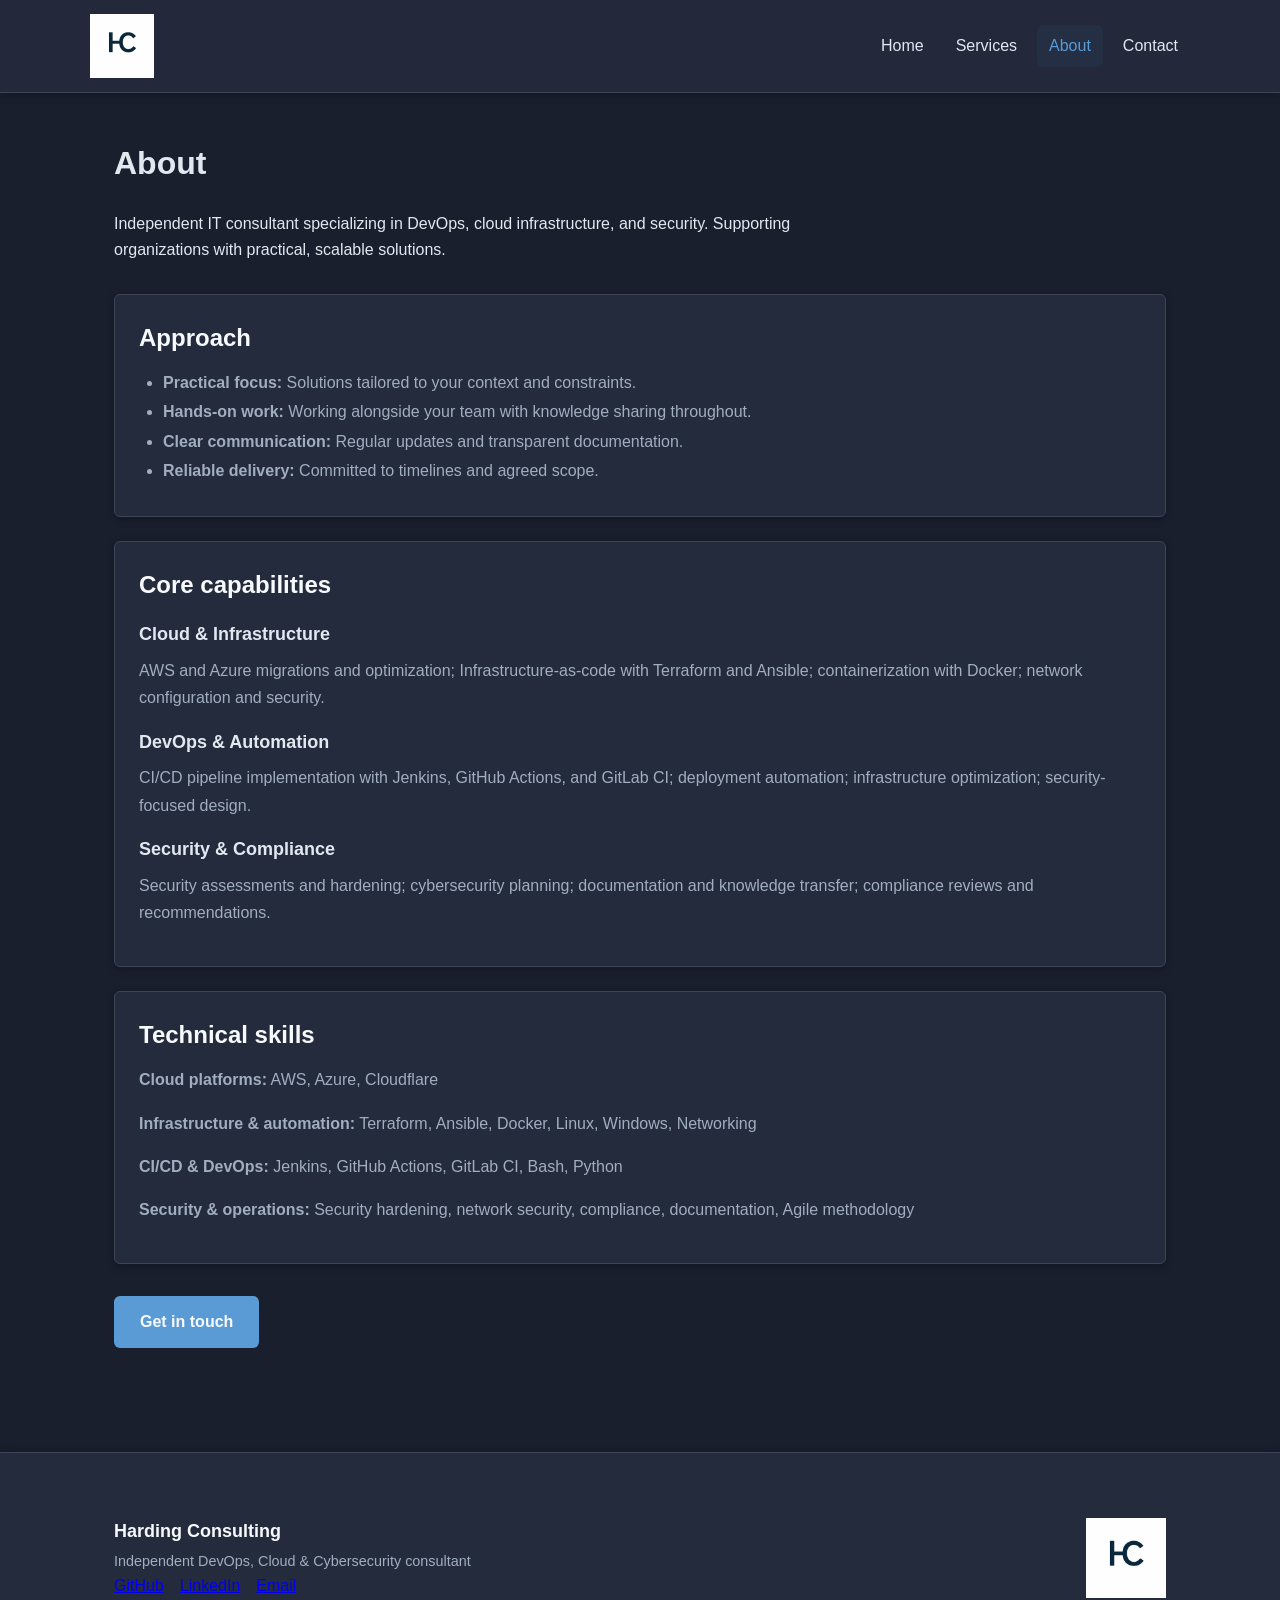
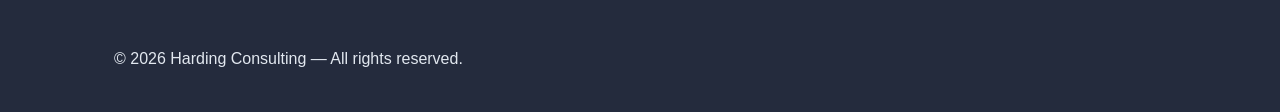
==== about.html @ 093b82c2 "Initial commit: Harding Consulting website" ====
<!doctype html>
<html lang="en">
<head>
  <meta charset="utf-8">
  <meta name="viewport" content="width=device-width, initial-scale=1">
  <title>About — Harding Consulting</title>
  <meta name="description" content="About Harding Consulting — DevOps, Cloud and Cybersecurity consultant. Practical, hands-on engineering and strategy.">
  <link rel="stylesheet" href="/assets/css/style.css">
  <link rel="icon" href="/assets/favicon.svg" type="image/svg+xml">
  <meta name="referrer" content="strict-origin-when-cross-origin">
  <meta name="robots" content="index,follow">
  <meta http-equiv="Content-Security-Policy" content="default-src 'self'; img-src 'self' data:; script-src 'self'; style-src 'self' 'unsafe-inline'; connect-src 'self';">
</head>
<body>
  <header class="site-header">
    <div class="container nav-wrap">
      <a class="logo" href="/">
        <img src="/assets/img/logo.png" alt="Harding Consulting" class="logo-img"/>
        <span class="sr-only">Harding Consulting</span>
      </a>
      <button id="navToggle" class="nav-toggle" aria-expanded="false" aria-controls="mainNavAbout">Menu</button>
      <nav id="mainNavAbout" class="main-nav" aria-label="Main navigation">
        <a href="/">Home</a>
        <a href="/services.html">Services</a>
        <a href="/about.html" aria-current="page">About</a>
        <a href="/contact.html">Contact</a>
      </nav>
    </div>
  </header>

  <main class="container">
    <h1>About</h1>
    <p style="max-width:700px;margin-bottom:2rem">Independent IT consultant specializing in DevOps, cloud infrastructure, and security. Supporting organizations with practical, scalable solutions.</p>

    <section class="service-block">
      <h2>Approach</h2>
      <ul>
        <li><strong>Practical focus:</strong> Solutions tailored to your context and constraints.</li>
        <li><strong>Hands-on work:</strong> Working alongside your team with knowledge sharing throughout.</li>
        <li><strong>Clear communication:</strong> Regular updates and transparent documentation.</li>
        <li><strong>Reliable delivery:</strong> Committed to timelines and agreed scope.</li>
      </ul>
    </section>

    <section class="service-block">
      <h2>Core capabilities</h2>
      <h3>Cloud & Infrastructure</h3>
      <p>AWS and Azure migrations and optimization; Infrastructure-as-code with Terraform and Ansible; containerization with Docker; network configuration and security.</p>

      <h3>DevOps & Automation</h3>
      <p>CI/CD pipeline implementation with Jenkins, GitHub Actions, and GitLab CI; deployment automation; infrastructure optimization; security-focused design.</p>

      <h3>Security & Compliance</h3>
      <p>Security assessments and hardening; cybersecurity planning; documentation and knowledge transfer; compliance reviews and recommendations.</p>
    </section>

    <section class="service-block">
      <h2>Technical skills</h2>
      <p><strong>Cloud platforms:</strong> AWS, Azure, Cloudflare</p>
      <p><strong>Infrastructure & automation:</strong> Terraform, Ansible, Docker, Linux, Windows, Networking</p>
      <p><strong>CI/CD & DevOps:</strong> Jenkins, GitHub Actions, GitLab CI, Bash, Python</p>
      <p><strong>Security & operations:</strong> Security hardening, network security, compliance, documentation, Agile methodology</p>
    </section>

    <p style="margin-top:2rem"><a class="btn" href="/contact.html">Get in touch</a></p>
  </main>

  <footer class="site-footer">
    <div class="container footer-content">
      <div>
        <strong>Harding Consulting</strong>
        <p class="tagline">Independent DevOps, Cloud & Cybersecurity consultant</p>
        <ul class="social">
          <li><a href="https://github.com/Hardi5" id="github" target="_blank" rel="noopener">GitHub</a></li>
          <li><a href="https://www.linkedin.com/in/hardikakalaw/" id="linkedin" target="_blank" rel="noopener">LinkedIn</a></li>
          <li><a href="mailto:hardi@harding.consulting" id="email">Email</a></li>
        </ul>
      </div>
      <div>
        <img src="/assets/img/logo.png" alt="Harding Consulting" class="footer-logo"/>
      </div>
    </div>
    <div class="container copy">&copy; <span id="year-about"></span> Harding Consulting — All rights reserved.</div>
  </footer>

  <script src="/assets/js/main.js"></script>
</body>
</html>
---- assets/css/style.css ----
/* Professional responsive stylesheet for Harding Consulting */
:root{
  --bg:#1a1f2e;
  --surface:#242b3d;
  --surface-light:#2d3548;
  --muted:#a0aec0;
  --text:#e2e8f0;
  --text-bright:#f7fafc;
  --accent:#5b9bd5;
  --accent-hover:#4a8bc2;
  --border:#3d4556;
  --max-width:1100px;
  --radius:6px;
  --shadow: 0 2px 8px rgba(0,0,0,0.3);
  --shadow-lg: 0 8px 24px rgba(0,0,0,0.4);
  font-family: -apple-system, BlinkMacSystemFont, "Segoe UI", Roboto, "Helvetica Neue", Arial, sans-serif;
}
*{box-sizing:border-box}
html,body{height:100%}
body{margin:0;background:var(--bg);color:var(--text);line-height:1.6;font-size:1rem}
.container{max-width:var(--max-width);margin:0 auto;padding:1.5rem}

/* Header & Navigation */
.site-header{background:rgba(36,43,61,0.95);backdrop-filter:blur(10px);border-bottom:1px solid var(--border);position:sticky;top:0;z-index:100;box-shadow:0 2px 8px rgba(0,0,0,0.3)}
.nav-wrap{display:flex;align-items:center;gap:1.5rem;justify-content:space-between;padding:0.875rem 0}
.logo{display:inline-flex;align-items:center;text-decoration:none;transition:opacity 0.2s}
.logo:hover{opacity:0.85}
.logo-img{height:64px;width:auto;display:block}
.tagline{color:var(--muted);margin:0.25rem 0 0;font-size:0.9rem}
.main-nav{display:flex;gap:0.5rem}
.main-nav a{color:var(--text);text-decoration:none;padding:0.5rem 0.75rem;border-radius:6px;font-weight:500;transition:all 0.2s}
.main-nav a:hover{background:rgba(45,95,141,0.08);color:var(--accent)}
.main-nav a[aria-current="page"]{color:var(--accent);background:rgba(45,95,141,0.1)}
.nav-toggle{display:none;background:none;border:1px solid var(--border);padding:0.5rem 0.75rem;border-radius:6px;cursor:pointer;font-weight:500}
.nav-toggle:hover{background:var(--bg)}

/* Language Toggle */
.lang-toggle{display:flex;align-items:center;gap:0.35rem;background:var(--surface-light);border:1px solid var(--border);padding:0.4rem 0.65rem;border-radius:6px;cursor:pointer;font-weight:500;transition:all 0.2s;color:var(--text);font-size:0.9rem}
.lang-toggle:hover{background:var(--surface);border-color:var(--accent)}
.lang-icon{font-size:1.1rem;line-height:1}
.lang-text{font-weight:600}

/* Hero Section */
.hero{padding:5rem 0 4rem;background:linear-gradient(135deg, rgba(91,155,213,0.08) 0%, rgba(91,155,213,0.03) 100%);border-bottom:1px solid var(--border)}
.hero .container{max-width:800px;text-align:center}
.hero h1{font-size:2.5rem;margin:0 0 1rem;font-weight:700;line-height:1.2;color:var(--text-bright)}
.lead{color:var(--muted);font-size:1.125rem;margin-bottom:1.5rem;line-height:1.7}
.btn{background:var(--accent);color:var(--text-bright);padding:0.7rem 1.5rem;border-radius:6px;text-decoration:none;display:inline-block;font-weight:600;transition:all 0.2s;border:2px solid transparent}
.btn:hover{background:var(--accent-hover);transform:translateY(-1px);box-shadow:0 4px 12px rgba(91,155,213,0.4)}
.btn.ghost{background:transparent;border:2px solid var(--border);color:var(--text)}
.btn.ghost:hover{background:var(--surface-light);border-color:var(--accent);color:var(--accent)}
.cta-row{margin-top:1.5rem;display:flex;gap:0.75rem;justify-content:center;flex-wrap:wrap}

/* Services Section */
.services{padding:3rem 0}
.services h2{text-align:center;font-size:1.875rem;margin-bottom:2rem;color:var(--text-bright)}
.grid{display:grid;grid-template-columns:repeat(auto-fit,minmax(280px,1fr));gap:1.25rem}
.card{background:var(--surface);padding:1.75rem;border-radius:var(--radius);box-shadow:var(--shadow);border:1px solid var(--border);transition:all 0.25s}
.card:hover{box-shadow:var(--shadow-lg);transform:translateY(-2px);border-color:var(--accent);background:var(--surface-light)}
.card h3{margin:0 0 0.75rem;color:var(--text-bright);font-size:1.25rem}
.card p{color:var(--muted);margin:0;line-height:1.7}

/* Why Work With Me */
.why-work{padding:3rem 0;background:var(--surface);border-radius:var(--radius);box-shadow:var(--shadow);margin:2rem auto;border:1px solid var(--border)}
.why-work h2{text-align:center;font-size:1.875rem;margin-bottom:1.5rem;color:var(--text-bright)}
.benefits-list{list-style:none;padding:0;max-width:700px;margin:0 auto}
.benefits-list li{padding:0.75rem 0;border-bottom:1px solid var(--border);color:var(--muted);line-height:1.7}
.benefits-list li:last-child{border:none}
.benefits-list strong{color:var(--accent);font-weight:600}

/* About & Contact Sections */
.about, .contact{padding:3rem 0}
.about h2, .contact h2{font-size:1.875rem;margin-bottom:1rem;color:var(--text-bright)}
.about p, .contact p{color:var(--muted);line-height:1.7;max-width:700px}
.about a{color:var(--accent);text-decoration:none;font-weight:500}
.about a:hover{text-decoration:underline}


/* Footer */
.site-footer{background:var(--surface);border-top:1px solid var(--border);margin-top:4rem;padding:2.5rem 0 1rem;box-shadow:0 -2px 8px rgba(0,0,0,0.2)}
.footer-content,.footer-grid{display:grid;grid-template-columns:1fr auto;gap:2rem;padding-bottom:1.5rem;align-items:center}
.footer-logo{height:80px;width:auto;display:block}
.site-footer strong{display:block;font-size:1.125rem;color:var(--text-bright);margin-bottom:0.25rem}
.social{list-style:none;margin:0;padding:0;display:flex;gap:1rem;flex-wrap:wrap}

/* Forms */
.contact-form{max-width:600px;display:grid;gap:1rem;margin-top:1.5rem}
.contact-form label{font-weight:500;color:var(--text);margin-bottom:0.25rem;display:block}
input,textarea{padding:0.75rem;border:1px solid var(--border);border-radius:6px;font-family:inherit;font-size:1rem;transition:border 0.2s;background:var(--surface-light);color:var(--text)}
input:focus,textarea:focus{outline:none;border-color:var(--accent);box-shadow:0 0 0 3px rgba(91,155,213,0.2)}
textarea{min-height:120px;resize:vertical}
.form-actions{margin-top:0.5rem}

/* Service Block (for services page) */
.service-block{background:var(--surface);padding:1.5rem;border-radius:var(--radius);margin-bottom:1.5rem;box-shadow:var(--shadow);border:1px solid var(--border)}
.service-block h2{font-size:1.5rem;margin:0 0 0.75rem;color:var(--text-bright)}
.service-block h3{font-size:1.125rem;margin:1rem 0 0.5rem;color:var(--text)}
.service-block p{color:var(--muted);line-height:1.7;margin:0 0 1rem}
.service-block ul{margin:0.5rem 0;padding-left:1.5rem;color:var(--muted)}
.service-block ul li{margin:0.25rem 0}

/* Logo and accessibility helpers */
.sr-only{position:absolute;width:1px;height:1px;padding:0;margin:-1px;overflow:hidden;clip:rect(0,0,0,0);white-space:nowrap;border:0}

/* Responsive */
@media (max-width:900px){
  .grid{grid-template-columns:repeat(auto-fit,minmax(240px,1fr))}
  .hero h1{font-size:2rem}
}
@media (max-width:640px){
  .container{padding:1rem}
  .grid{grid-template-columns:1fr}
  .footer-grid{flex-direction:column;gap:1.5rem}
  .main-nav{display:none;flex-direction:column;position:absolute;top:100%;left:0;right:0;background:var(--surface);border-bottom:1px solid var(--border);padding:1rem;box-shadow:0 4px 12px rgba(0,0,0,0.4)}
  .main-nav[style*="display: block"]{display:flex}
  .nav-toggle{display:inline-block}
  .lang-toggle{font-size:0.85rem;padding:0.35rem 0.55rem}
  .hero{padding:3rem 0 2rem}
  .hero h1{font-size:1.75rem}
  .lead{font-size:1rem}
  .cta-row{flex-direction:column}
  .btn{width:100%;text-align:center}
}

@media (min-width:1100px){
  .hero h1{font-size:3rem}
  .lead{font-size:1.25rem}
}
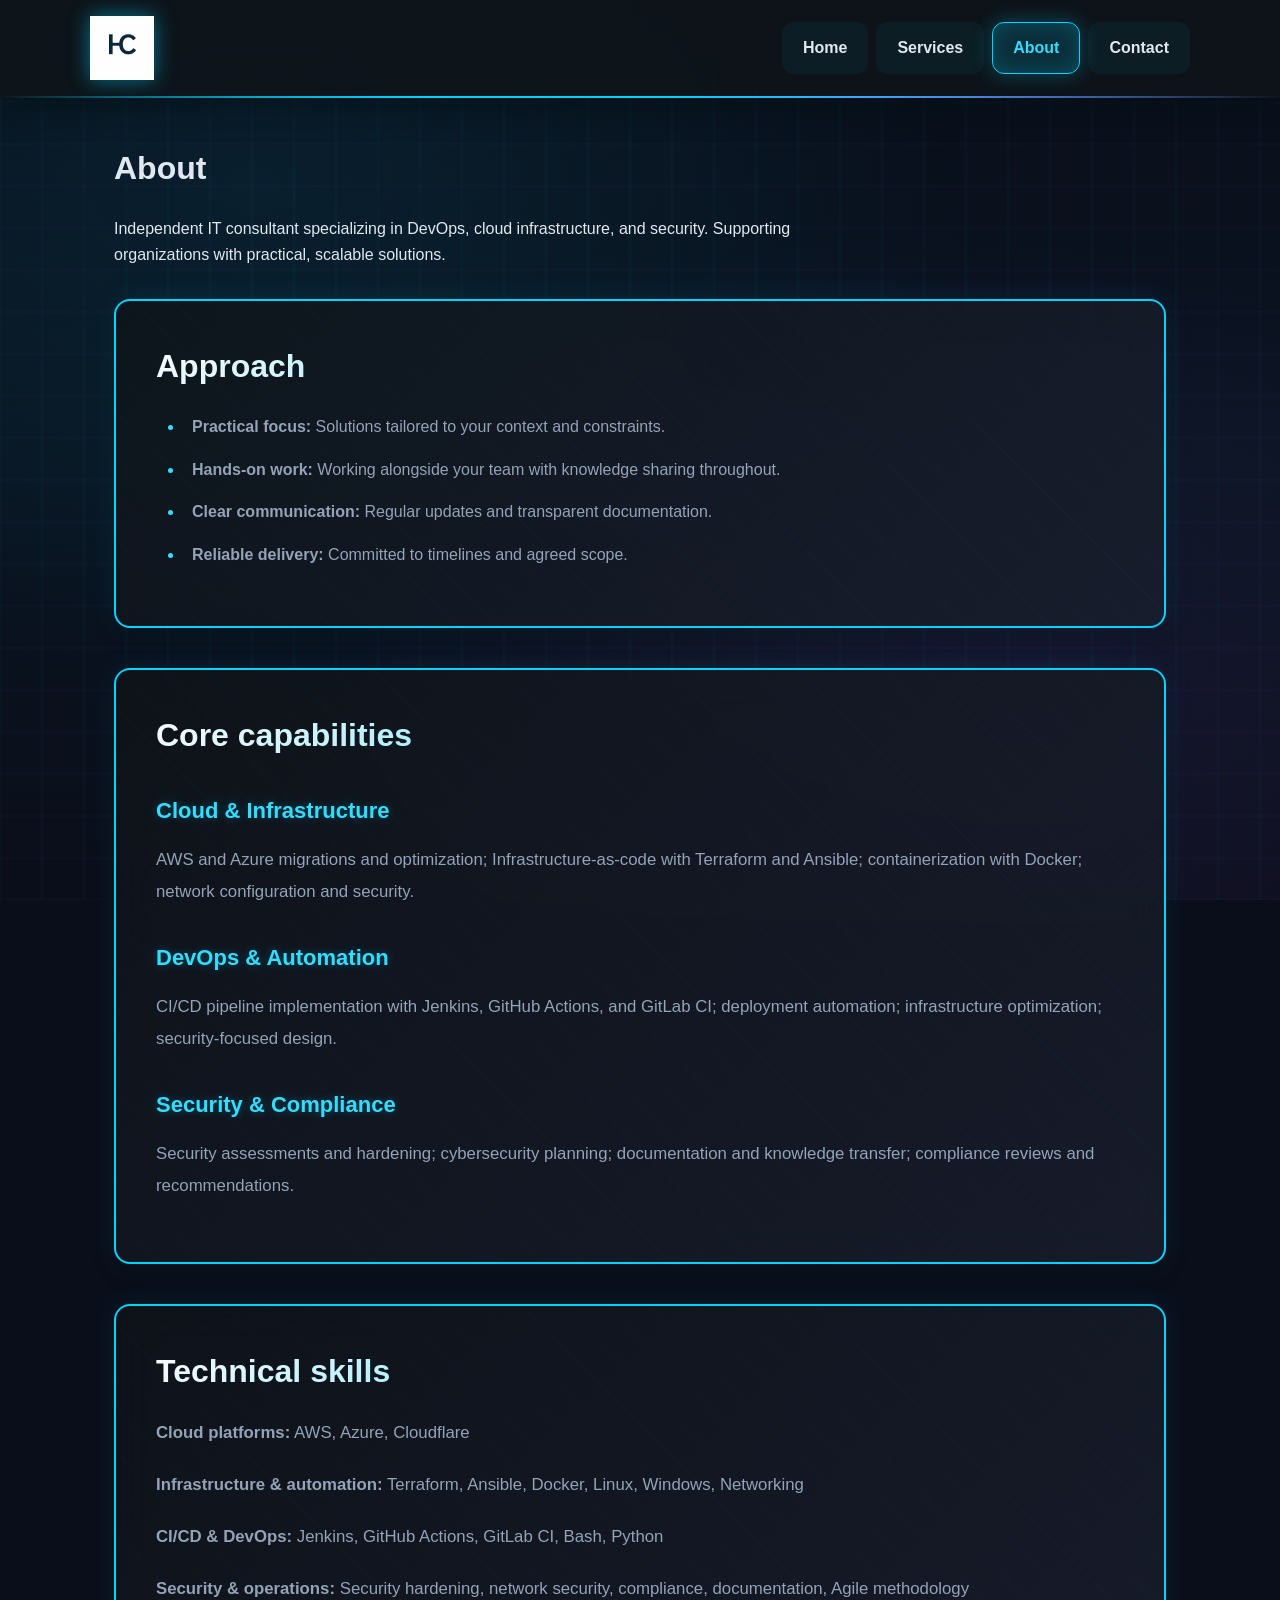
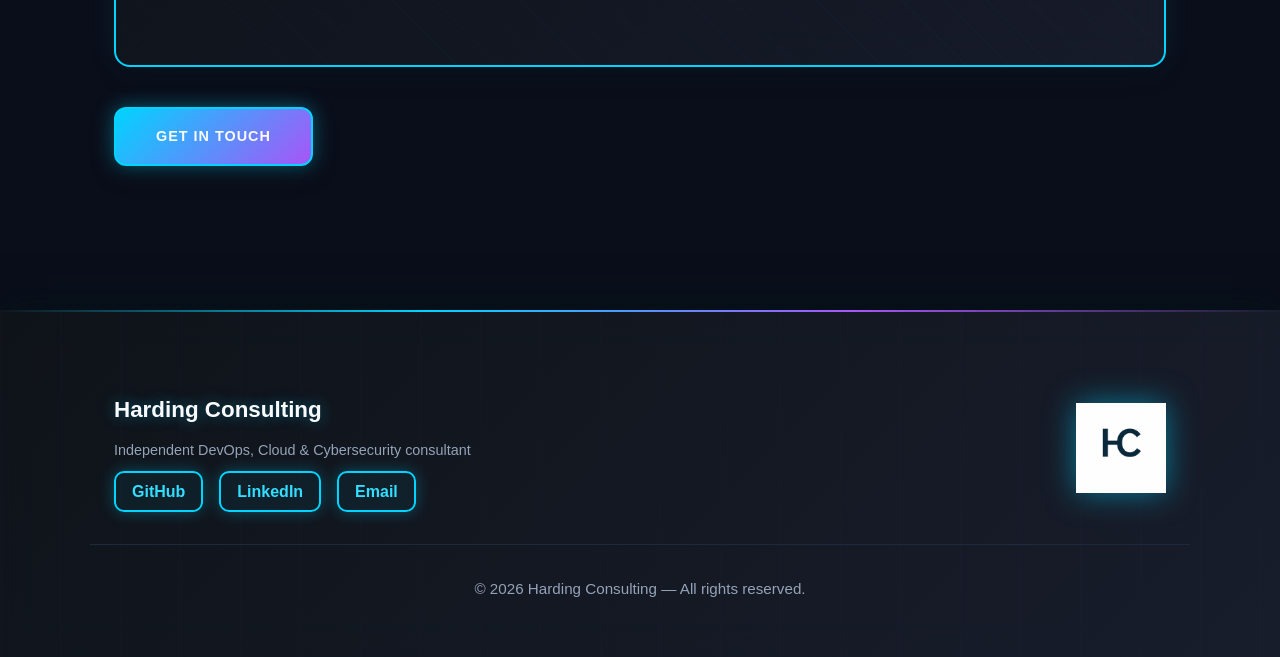
==== commit 05cf80fe: "Add cache busting to CSS links" ====
--- a/about.html
+++ b/about.html
@@ -5,7 +5,7 @@
   <meta name="viewport" content="width=device-width, initial-scale=1">
   <title>About — Harding Consulting</title>
   <meta name="description" content="About Harding Consulting — DevOps, Cloud and Cybersecurity consultant. Practical, hands-on engineering and strategy.">
-  <link rel="stylesheet" href="/assets/css/style.css">
+  <link rel="stylesheet" href="/assets/css/style.css?v=2">
   <link rel="icon" href="/assets/favicon.svg" type="image/svg+xml">
   <meta name="referrer" content="strict-origin-when-cross-origin">
   <meta name="robots" content="index,follow">
--- a/assets/css/style.css
+++ b/assets/css/style.css
@@ -1,128 +1,1047 @@
-/* Professional responsive stylesheet for Harding Consulting */
+/* Futuristic Enhanced Stylesheet for Harding Consulting */
 :root{
-  --bg:#1a1f2e;
-  --surface:#242b3d;
-  --surface-light:#2d3548;
-  --muted:#a0aec0;
+  --bg:#0a0e1a;
+  --surface:#0f1419;
+  --surface-light:#1a1f2e;
+  --surface-lighter:#242b3d;
+  --muted:#94a3b8;
   --text:#e2e8f0;
-  --text-bright:#f7fafc;
-  --accent:#5b9bd5;
-  --accent-hover:#4a8bc2;
-  --border:#3d4556;
+  --text-bright:#f8fafc;
+  --accent:#00d4ff;
+  --accent-hover:#00b8e6;
+  --accent-light:#33ddff;
+  --accent-secondary:#a855f7;
+  --accent-tertiary:#06ffa5;
+  --success:#10b981;
+  --warning:#f59e0b;
+  --border:#1e293b;
+  --border-glow:#334155;
   --max-width:1100px;
-  --radius:6px;
-  --shadow: 0 2px 8px rgba(0,0,0,0.3);
-  --shadow-lg: 0 8px 24px rgba(0,0,0,0.4);
+  --radius:16px;
+  --shadow: 0 4px 6px -1px rgba(0, 0, 0, 0.1), 0 2px 4px -1px rgba(0, 0, 0, 0.06);
+  --shadow-md: 0 10px 25px -5px rgba(0, 0, 0, 0.3), 0 10px 10px -5px rgba(0, 0, 0, 0.04);
+  --shadow-lg: 0 20px 35px -10px rgba(0, 0, 0, 0.4), 0 10px 10px -5px rgba(0, 0, 0, 0.04);
+  --shadow-neon: 0 0 30px rgba(0, 212, 255, 0.4), 0 0 60px rgba(0, 212, 255, 0.2);
+  --shadow-neon-purple: 0 0 30px rgba(168, 85, 247, 0.4), 0 0 60px rgba(168, 85, 247, 0.2);
   font-family: -apple-system, BlinkMacSystemFont, "Segoe UI", Roboto, "Helvetica Neue", Arial, sans-serif;
 }
-*{box-sizing:border-box}
-html,body{height:100%}
-body{margin:0;background:var(--bg);color:var(--text);line-height:1.6;font-size:1rem}
-.container{max-width:var(--max-width);margin:0 auto;padding:1.5rem}
+
+*{
+  box-sizing:border-box;
+}
+
+html,body{
+  height:100%;
+  scroll-behavior: smooth;
+}
+
+body{
+  margin:0;
+  background: #0a0e1a;
+  background-image: 
+    linear-gradient(to bottom, transparent 0%, rgba(0, 212, 255, 0.03) 50%, transparent 100%),
+    repeating-linear-gradient(90deg, rgba(0, 212, 255, 0.03) 0px, transparent 2px, transparent 40px, rgba(0, 212, 255, 0.03) 42px),
+    repeating-linear-gradient(0deg, rgba(168, 85, 247, 0.03) 0px, transparent 2px, transparent 40px, rgba(168, 85, 247, 0.03) 42px);
+  background-attachment: fixed;
+  color:var(--text);
+  line-height:1.6;
+  font-size:1rem;
+  position: relative;
+  overflow-x: hidden;
+}
+
+body::before {
+  content: '';
+  position: fixed;
+  top: 0;
+  left: 0;
+  right: 0;
+  bottom: 0;
+  background: 
+    radial-gradient(ellipse at 20% 20%, rgba(0, 212, 255, 0.08) 0%, transparent 50%),
+    radial-gradient(ellipse at 80% 80%, rgba(168, 85, 247, 0.08) 0%, transparent 50%);
+  pointer-events: none;
+  z-index: 0;
+}
+
+.container{
+  max-width:var(--max-width);
+  margin:0 auto;
+  padding:1.5rem;
+  position: relative;
+  z-index: 1;
+}
+
+/* Futuristic Grid Animation */
+@keyframes gridMove {
+  0% { background-position: 0 0, 0 0; }
+  100% { background-position: 40px 40px, 0 0; }
+}
 
 /* Header & Navigation */
-.site-header{background:rgba(36,43,61,0.95);backdrop-filter:blur(10px);border-bottom:1px solid var(--border);position:sticky;top:0;z-index:100;box-shadow:0 2px 8px rgba(0,0,0,0.3)}
-.nav-wrap{display:flex;align-items:center;gap:1.5rem;justify-content:space-between;padding:0.875rem 0}
-.logo{display:inline-flex;align-items:center;text-decoration:none;transition:opacity 0.2s}
-.logo:hover{opacity:0.85}
-.logo-img{height:64px;width:auto;display:block}
-.tagline{color:var(--muted);margin:0.25rem 0 0;font-size:0.9rem}
-.main-nav{display:flex;gap:0.5rem}
-.main-nav a{color:var(--text);text-decoration:none;padding:0.5rem 0.75rem;border-radius:6px;font-weight:500;transition:all 0.2s}
-.main-nav a:hover{background:rgba(45,95,141,0.08);color:var(--accent)}
-.main-nav a[aria-current="page"]{color:var(--accent);background:rgba(45,95,141,0.1)}
-.nav-toggle{display:none;background:none;border:1px solid var(--border);padding:0.5rem 0.75rem;border-radius:6px;cursor:pointer;font-weight:500}
-.nav-toggle:hover{background:var(--bg)}
-
-/* Language Toggle */
-.lang-toggle{display:flex;align-items:center;gap:0.35rem;background:var(--surface-light);border:1px solid var(--border);padding:0.4rem 0.65rem;border-radius:6px;cursor:pointer;font-weight:500;transition:all 0.2s;color:var(--text);font-size:0.9rem}
-.lang-toggle:hover{background:var(--surface);border-color:var(--accent)}
-.lang-icon{font-size:1.1rem;line-height:1}
-.lang-text{font-weight:600}
+.site-header{
+  background:rgba(15, 20, 25, 0.85);
+  backdrop-filter:blur(30px);
+  -webkit-backdrop-filter: blur(30px);
+  border-bottom:2px solid transparent;
+  border-image: linear-gradient(90deg, transparent, var(--accent), var(--accent-secondary), transparent) 1;
+  position:sticky;
+  top:0;
+  z-index:100;
+  box-shadow:0 8px 32px rgba(0,0,0,0.6), 0 0 40px rgba(0, 212, 255, 0.1);
+  transition: all 0.3s ease;
+}
+
+.site-header::after {
+  content: '';
+  position: absolute;
+  bottom: -2px;
+  left: 0;
+  right: 0;
+  height: 2px;
+  background: linear-gradient(90deg, transparent 0%, var(--accent) 50%, transparent 100%);
+  animation: scanline 3s linear infinite;
+}
+
+@keyframes scanline {
+  0%, 100% { opacity: 0.3; transform: translateX(-100%); }
+  50% { opacity: 1; transform: translateX(100%); }
+}
+
+.nav-wrap{
+  display:flex;
+  align-items:center;
+  gap:1.5rem;
+  justify-content:space-between;
+  padding:1rem 0;
+}
+
+.logo{
+  display:inline-flex;
+  align-items:center;
+  text-decoration:none;
+  transition:all 0.4s cubic-bezier(0.4, 0, 0.2, 1);
+  filter: drop-shadow(0 0 10px rgba(0, 212, 255, 0.5));
+  position: relative;
+}
+
+.logo::after {
+  content: '';
+  position: absolute;
+  inset: -10px;
+  border-radius: 50%;
+  background: radial-gradient(circle, rgba(0, 212, 255, 0.2) 0%, transparent 70%);
+  opacity: 0;
+  transition: opacity 0.4s ease;
+}
+
+.logo:hover::after {
+  opacity: 1;
+  animation: pulse-logo 1.5s ease-in-out infinite;
+}
+
+@keyframes pulse-logo {
+  0%, 100% { transform: scale(1); opacity: 0.5; }
+  50% { transform: scale(1.2); opacity: 0.8; }
+}
+
+.logo:hover{
+  transform: translateY(-3px);
+  filter: drop-shadow(0 0 20px rgba(0, 212, 255, 0.8)) drop-shadow(0 0 40px rgba(0, 212, 255, 0.4));
+}
+
+.logo-img{
+  height:64px;
+  width:auto;
+  display:block;
+}
+
+.tagline{
+  color:var(--muted);
+  margin:0.25rem 0 0;
+  font-size:0.9rem;
+}
+
+.main-nav{
+  display:flex;
+  gap:0.5rem;
+}
+
+.main-nav a{
+  color:var(--text);
+  text-decoration:none;
+  padding:0.75rem 1.25rem;
+  border-radius:12px;
+  font-weight:600;
+  transition:all 0.3s ease;
+  position: relative;
+  overflow: hidden;
+  border: 1px solid transparent;
+  background: rgba(0, 212, 255, 0.05);
+}
+
+.main-nav a::before {
+  content: '';
+  position: absolute;
+  inset: 0;
+  background: linear-gradient(135deg, rgba(0, 212, 255, 0.1), rgba(168, 85, 247, 0.1));
+  opacity: 0;
+  transition: opacity 0.3s ease;
+}
+
+.main-nav a::after {
+  content: '';
+  position: absolute;
+  bottom: 0;
+  left: 0;
+  right: 0;
+  height: 2px;
+  background: linear-gradient(90deg, var(--accent), var(--accent-secondary));
+  transform: scaleX(0);
+  transition: transform 0.3s ease;
+}
+
+.main-nav a:hover::before{
+  opacity: 1;
+}
+
+.main-nav a:hover::after {
+  transform: scaleX(1);
+}
+
+.main-nav a:hover{
+  background:rgba(0, 212, 255, 0.1);
+  color:var(--accent-light);
+  transform: translateY(-2px);
+  border-color: var(--accent);
+  box-shadow: 0 4px 20px rgba(0, 212, 255, 0.3);
+}
+
+.main-nav a[aria-current="page"]{
+  color:var(--accent-light);
+  background:rgba(0, 212, 255, 0.15);
+  border-color: var(--accent);
+  box-shadow: inset 0 0 20px rgba(0, 212, 255, 0.2), 0 0 20px rgba(0, 212, 255, 0.3);
+}
+
+.nav-toggle{
+  display:none;
+  background:var(--surface-light);
+  border:2px solid var(--accent);
+  padding:0.5rem 0.75rem;
+  border-radius:10px;
+  cursor:pointer;
+  font-weight:600;
+  color: var(--accent-light);
+  transition: all 0.3s ease;
+  box-shadow: 0 0 15px rgba(0, 212, 255, 0.3);
+}
+
+.nav-toggle:hover{
+  background:rgba(0, 212, 255, 0.1);
+  transform: scale(1.05);
+  box-shadow: 0 0 25px rgba(0, 212, 255, 0.5);
+}
 
 /* Hero Section */
-.hero{padding:5rem 0 4rem;background:linear-gradient(135deg, rgba(91,155,213,0.08) 0%, rgba(91,155,213,0.03) 100%);border-bottom:1px solid var(--border)}
-.hero .container{max-width:800px;text-align:center}
-.hero h1{font-size:2.5rem;margin:0 0 1rem;font-weight:700;line-height:1.2;color:var(--text-bright)}
-.lead{color:var(--muted);font-size:1.125rem;margin-bottom:1.5rem;line-height:1.7}
-.btn{background:var(--accent);color:var(--text-bright);padding:0.7rem 1.5rem;border-radius:6px;text-decoration:none;display:inline-block;font-weight:600;transition:all 0.2s;border:2px solid transparent}
-.btn:hover{background:var(--accent-hover);transform:translateY(-1px);box-shadow:0 4px 12px rgba(91,155,213,0.4)}
-.btn.ghost{background:transparent;border:2px solid var(--border);color:var(--text)}
-.btn.ghost:hover{background:var(--surface-light);border-color:var(--accent);color:var(--accent)}
-.cta-row{margin-top:1.5rem;display:flex;gap:0.75rem;justify-content:center;flex-wrap:wrap}
+.hero{
+  padding:7rem 0 6rem;
+  background: 
+    linear-gradient(135deg, rgba(0, 212, 255, 0.1) 0%, rgba(168, 85, 247, 0.1) 100%);
+  border-bottom:2px solid transparent;
+  border-image: linear-gradient(90deg, transparent, var(--accent), transparent) 1;
+  position: relative;
+  overflow: hidden;
+}
+
+.hero::before {
+  content: '';
+  position: absolute;
+  top: 0;
+  left: 0;
+  right: 0;
+  bottom: 0;
+  background: 
+    repeating-linear-gradient(0deg, transparent, transparent 2px, rgba(0, 212, 255, 0.03) 2px, rgba(0, 212, 255, 0.03) 4px),
+    repeating-linear-gradient(90deg, transparent, transparent 2px, rgba(168, 85, 247, 0.03) 2px, rgba(168, 85, 247, 0.03) 4px);
+  background-size: 50px 50px;
+  animation: gridMove 20s linear infinite;
+  opacity: 0.5;
+}
+
+.hero::after {
+  content: '';
+  position: absolute;
+  top: 50%;
+  left: 50%;
+  transform: translate(-50%, -50%);
+  width: 800px;
+  height: 800px;
+  background: radial-gradient(circle, rgba(0, 212, 255, 0.15) 0%, transparent 70%);
+  animation: heroGlow 8s ease-in-out infinite;
+}
+
+@keyframes heroGlow {
+  0%, 100% { transform: translate(-50%, -50%) scale(1); opacity: 0.3; }
+  50% { transform: translate(-50%, -50%) scale(1.2); opacity: 0.6; }
+}
+
+.hero .container{
+  max-width:850px;
+  text-align:center;
+  position: relative;
+  z-index: 1;
+}
+
+.hero h1{
+  font-size:3.5rem;
+  margin:0 0 1.5rem;
+  font-weight:900;
+  line-height:1.1;
+  background: linear-gradient(135deg, var(--text-bright) 0%, var(--accent) 50%, var(--accent-secondary) 100%);
+  -webkit-background-clip: text;
+  -webkit-text-fill-color: transparent;
+  background-clip: text;
+  animation: fadeInUp 0.8s ease-out, textGlow 3s ease-in-out infinite;
+  text-shadow: 0 0 40px rgba(0, 212, 255, 0.5);
+  letter-spacing: -0.5px;
+}
+
+@keyframes textGlow {
+  0%, 100% { filter: drop-shadow(0 0 10px rgba(0, 212, 255, 0.5)); }
+  50% { filter: drop-shadow(0 0 20px rgba(0, 212, 255, 0.8)) drop-shadow(0 0 30px rgba(168, 85, 247, 0.5)); }
+}
+
+@keyframes fadeInUp {
+  from {
+    opacity: 0;
+    transform: translateY(40px);
+  }
+  to {
+    opacity: 1;
+    transform: translateY(0);
+  }
+}
+
+.lead{
+  color:var(--muted);
+  font-size:1.3rem;
+  margin-bottom:2.5rem;
+  line-height:1.9;
+  animation: fadeInUp 0.8s ease-out 0.2s both;
+  text-shadow: 0 2px 10px rgba(0, 0, 0, 0.5);
+}
+
+.btn{
+  background: linear-gradient(135deg, var(--accent) 0%, var(--accent-secondary) 100%);
+  color:var(--text-bright);
+  padding:1rem 2.5rem;
+  border-radius:12px;
+  text-decoration:none;
+  display:inline-block;
+  font-weight:700;
+  transition:all 0.4s cubic-bezier(0.4, 0, 0.2, 1);
+  border:2px solid var(--accent);
+  box-shadow: 0 0 20px rgba(0, 212, 255, 0.4), 0 8px 25px rgba(0, 0, 0, 0.3);
+  position: relative;
+  overflow: hidden;
+  text-transform: uppercase;
+  letter-spacing: 1px;
+  font-size: 0.9rem;
+}
+
+.btn::before {
+  content: '';
+  position: absolute;
+  top: 0;
+  left: -100%;
+  width: 100%;
+  height: 100%;
+  background: linear-gradient(90deg, transparent, rgba(255,255,255,0.3), transparent);
+  transition: left 0.6s ease;
+}
+
+.btn::after {
+  content: '';
+  position: absolute;
+  inset: -2px;
+  background: linear-gradient(135deg, var(--accent), var(--accent-secondary));
+  border-radius: 12px;
+  z-index: -1;
+  opacity: 0;
+  transition: opacity 0.4s ease;
+}
+
+.btn:hover::before {
+  left: 100%;
+}
+
+.btn:hover::after {
+  opacity: 1;
+  animation: borderPulse 1.5s ease-in-out infinite;
+}
+
+@keyframes borderPulse {
+  0%, 100% { filter: blur(5px); }
+  50% { filter: blur(10px); }
+}
+
+.btn:hover{
+  transform:translateY(-4px) scale(1.05);
+  box-shadow: 0 0 40px rgba(0, 212, 255, 0.6), 0 12px 35px rgba(0, 0, 0, 0.4);
+  border-color: var(--accent-light);
+}
+
+.btn.ghost{
+  background:transparent;
+  border:2px solid var(--accent);
+  color:var(--accent-light);
+  box-shadow: 0 0 15px rgba(0, 212, 255, 0.3);
+}
+
+.btn.ghost:hover{
+  background:rgba(0, 212, 255, 0.1);
+  box-shadow: 0 0 30px rgba(0, 212, 255, 0.5), 0 8px 25px rgba(0, 0, 0, 0.3);
+}
+
+.cta-row{
+  margin-top:2.5rem;
+  display:flex;
+  gap:1.25rem;
+  justify-content:center;
+  flex-wrap:wrap;
+  animation: fadeInUp 0.8s ease-out 0.4s both;
+}
 
 /* Services Section */
-.services{padding:3rem 0}
-.services h2{text-align:center;font-size:1.875rem;margin-bottom:2rem;color:var(--text-bright)}
-.grid{display:grid;grid-template-columns:repeat(auto-fit,minmax(280px,1fr));gap:1.25rem}
-.card{background:var(--surface);padding:1.75rem;border-radius:var(--radius);box-shadow:var(--shadow);border:1px solid var(--border);transition:all 0.25s}
-.card:hover{box-shadow:var(--shadow-lg);transform:translateY(-2px);border-color:var(--accent);background:var(--surface-light)}
-.card h3{margin:0 0 0.75rem;color:var(--text-bright);font-size:1.25rem}
-.card p{color:var(--muted);margin:0;line-height:1.7}
-
-/* Why Work With Me */
-.why-work{padding:3rem 0;background:var(--surface);border-radius:var(--radius);box-shadow:var(--shadow);margin:2rem auto;border:1px solid var(--border)}
-.why-work h2{text-align:center;font-size:1.875rem;margin-bottom:1.5rem;color:var(--text-bright)}
-.benefits-list{list-style:none;padding:0;max-width:700px;margin:0 auto}
-.benefits-list li{padding:0.75rem 0;border-bottom:1px solid var(--border);color:var(--muted);line-height:1.7}
-.benefits-list li:last-child{border:none}
-.benefits-list strong{color:var(--accent);font-weight:600}
+.services{
+  padding:5rem 0;
+  position: relative;
+}
+
+.services::before {
+  content: '';
+  position: absolute;
+  top: 0;
+  left: 50%;
+  transform: translateX(-50%);
+  width: 200px;
+  height: 200px;
+  background: radial-gradient(circle, rgba(168, 85, 247, 0.1) 0%, transparent 70%);
+  filter: blur(60px);
+}
+
+.services h2{
+  text-align:center;
+  font-size:2.5rem;
+  margin-bottom:3.5rem;
+  font-weight:800;
+  background: linear-gradient(135deg, var(--text-bright) 0%, var(--accent) 50%, var(--accent-secondary) 100%);
+  -webkit-background-clip: text;
+  -webkit-text-fill-color: transparent;
+  background-clip: text;
+  position: relative;
+  display: inline-block;
+  width: 100%;
+  animation: textGlow 3s ease-in-out infinite;
+  letter-spacing: -0.5px;
+}
+
+.services h2::after {
+  content: '';
+  position: absolute;
+  bottom: -15px;
+  left: 50%;
+  transform: translateX(-50%);
+  width: 120px;
+  height: 4px;
+  background: linear-gradient(90deg, var(--accent), var(--accent-secondary), var(--accent));
+  border-radius: 2px;
+  box-shadow: 0 0 20px rgba(0, 212, 255, 0.6);
+}
+
+.grid{
+  display:grid;
+  grid-template-columns:repeat(auto-fit,minmax(320px,1fr));
+  gap:2rem;
+}
+
+.card{
+  background: linear-gradient(135deg, rgba(15, 20, 25, 0.8) 0%, rgba(26, 31, 46, 0.8) 100%);
+  padding:2.5rem;
+  border-radius:var(--radius);
+  box-shadow:var(--shadow);
+  border:2px solid var(--border);
+  transition:all 0.5s cubic-bezier(0.4, 0, 0.2, 1);
+  position: relative;
+  overflow: hidden;
+  backdrop-filter: blur(10px);
+}
+
+.card::before {
+  content: '';
+  position: absolute;
+  top: 0;
+  left: 0;
+  right: 0;
+  height: 3px;
+  background: linear-gradient(90deg, var(--accent), var(--accent-secondary));
+  transform: scaleX(0);
+  transform-origin: left;
+  transition: transform 0.5s ease;
+}
+
+.card::after {
+  content: '';
+  position: absolute;
+  inset: 0;
+  border-radius: var(--radius);
+  padding: 2px;
+  background: linear-gradient(135deg, var(--accent), var(--accent-secondary));
+  -webkit-mask: linear-gradient(#fff 0 0) content-box, linear-gradient(#fff 0 0);
+  -webkit-mask-composite: xor;
+  mask-composite: exclude;
+  opacity: 0;
+  transition: opacity 0.5s ease;
+}
+
+.card:hover::before {
+  transform: scaleX(1);
+}
+
+.card:hover::after {
+  opacity: 1;
+}
+
+.card:hover{
+  box-shadow:var(--shadow-lg), var(--shadow-neon);
+  transform:translateY(-10px) scale(1.02);
+  border-color:var(--accent);
+  background: linear-gradient(135deg, rgba(26, 31, 46, 0.9) 0%, rgba(36, 43, 61, 0.9) 100%);
+}
+
+.card h3{
+  margin:0 0 1.25rem;
+  color:var(--text-bright);
+  font-size:1.5rem;
+  font-weight:700;
+  display: flex;
+  align-items: center;
+  gap: 1rem;
+  text-shadow: 0 0 10px rgba(0, 212, 255, 0.3);
+}
+
+.card h3::before {
+  content: '⚡';
+  font-size: 2rem;
+  display: inline-block;
+  animation: iconFloat 3s ease-in-out infinite;
+  filter: drop-shadow(0 0 10px currentColor);
+}
+
+@keyframes iconFloat {
+  0%, 100% { transform: translateY(0px); }
+  50% { transform: translateY(-5px); }
+}
+
+.card:nth-child(1) h3::before {
+  color: var(--accent);
+}
+
+.card:nth-child(2) h3::before {
+  content: '☁️';
+  color: var(--accent-light);
+}
+
+.card:nth-child(3) h3::before {
+  content: '🔒';
+  color: var(--accent-secondary);
+}
+
+.card p{
+  color:var(--muted);
+  margin:0;
+  line-height:1.9;
+  font-size: 1.05rem;
+}
+
+/* Approach/Why Work Section */
+.why-work{
+  padding:4rem 3rem;
+  background: linear-gradient(135deg, rgba(15, 20, 25, 0.8) 0%, rgba(26, 31, 46, 0.8) 100%);
+  border-radius:var(--radius);
+  box-shadow:var(--shadow-md), 0 0 40px rgba(0, 212, 255, 0.1);
+  margin:5rem auto;
+  border:2px solid var(--accent);
+  position: relative;
+  overflow: hidden;
+  backdrop-filter: blur(20px);
+}
+
+.why-work::before {
+  content: '';
+  position: absolute;
+  inset: 0;
+  background: 
+    repeating-linear-gradient(90deg, transparent 0px, rgba(0, 212, 255, 0.03) 1px, transparent 2px, transparent 40px),
+    repeating-linear-gradient(0deg, transparent 0px, rgba(168, 85, 247, 0.03) 1px, transparent 2px, transparent 40px);
+  pointer-events: none;
+}
+
+.why-work::after {
+  content: '';
+  position: absolute;
+  top: -50%;
+  right: -50%;
+  width: 100%;
+  height: 100%;
+  background: radial-gradient(circle, rgba(168, 85, 247, 0.1) 0%, transparent 70%);
+  animation: floatRotate 15s ease-in-out infinite;
+}
+
+@keyframes floatRotate {
+  0%, 100% { transform: rotate(0deg); }
+  50% { transform: rotate(180deg); }
+}
+
+.why-work h2{
+  text-align:center;
+  font-size:2.5rem;
+  margin-bottom:3rem;
+  font-weight:800;
+  background: linear-gradient(135deg, var(--text-bright) 0%, var(--accent) 50%, var(--accent-secondary) 100%);
+  -webkit-background-clip: text;
+  -webkit-text-fill-color: transparent;
+  background-clip: text;
+  position: relative;
+  z-index: 1;
+  animation: textGlow 3s ease-in-out infinite;
+}
+
+.benefits-list{
+  list-style:none;
+  padding:0;
+  max-width:800px;
+  margin:0 auto;
+  position: relative;
+  z-index: 1;
+}
+
+.benefits-list li{
+  padding:1.5rem 2rem 1.5rem 4rem;
+  border:1px solid var(--border);
+  color:var(--muted);
+  line-height:1.9;
+  font-size: 1.1rem;
+  transition: all 0.4s ease;
+  border-radius: 12px;
+  margin-bottom: 1rem;
+  position: relative;
+  background: rgba(15, 20, 25, 0.5);
+  backdrop-filter: blur(10px);
+}
+
+.benefits-list li::before {
+  content: '✓';
+  position: absolute;
+  left: 1.5rem;
+  top: 50%;
+  transform: translateY(-50%);
+  width: 32px;
+  height: 32px;
+  background: linear-gradient(135deg, var(--accent), var(--accent-secondary));
+  border-radius: 50%;
+  display: flex;
+  align-items: center;
+  justify-content: center;
+  font-weight: bold;
+  color: white;
+  font-size: 1.1rem;
+  box-shadow: 0 0 20px rgba(0, 212, 255, 0.5);
+  transition: all 0.4s ease;
+}
+
+.benefits-list li:hover {
+  background: rgba(0, 212, 255, 0.05);
+  transform: translateX(12px);
+  border-color: var(--accent);
+  box-shadow: 0 0 30px rgba(0, 212, 255, 0.2);
+}
+
+.benefits-list li:hover::before {
+  transform: translateY(-50%) rotate(360deg) scale(1.1);
+  box-shadow: 0 0 30px rgba(0, 212, 255, 0.8);
+}
+
+.benefits-list strong{
+  color:var(--accent-light);
+  font-weight:700;
+  text-shadow: 0 0 10px rgba(0, 212, 255, 0.3);
+}
 
 /* About & Contact Sections */
-.about, .contact{padding:3rem 0}
-.about h2, .contact h2{font-size:1.875rem;margin-bottom:1rem;color:var(--text-bright)}
-.about p, .contact p{color:var(--muted);line-height:1.7;max-width:700px}
-.about a{color:var(--accent);text-decoration:none;font-weight:500}
-.about a:hover{text-decoration:underline}
-
+.about, .contact{
+  padding:4rem 0;
+}
+
+.about h2, .contact h2{
+  font-size:2.5rem;
+  margin-bottom:2rem;
+  font-weight:800;
+  background: linear-gradient(135deg, var(--text-bright) 0%, var(--accent) 50%, var(--accent-secondary) 100%);
+  -webkit-background-clip: text;
+  -webkit-text-fill-color: transparent;
+  background-clip: text;
+  animation: textGlow 3s ease-in-out infinite;
+}
+
+.about p, .contact p{
+  color:var(--muted);
+  line-height:1.9;
+  max-width:800px;
+  font-size: 1.1rem;
+}
+
+.about a{
+  color:var(--accent-light);
+  text-decoration:none;
+  font-weight:700;
+  transition: all 0.3s ease;
+  border-bottom: 2px solid transparent;
+  text-shadow: 0 0 10px rgba(0, 212, 255, 0.3);
+}
+
+.about a:hover{
+  border-bottom-color: var(--accent-light);
+  text-shadow: 0 0 20px rgba(0, 212, 255, 0.6);
+}
 
 /* Footer */
-.site-footer{background:var(--surface);border-top:1px solid var(--border);margin-top:4rem;padding:2.5rem 0 1rem;box-shadow:0 -2px 8px rgba(0,0,0,0.2)}
-.footer-content,.footer-grid{display:grid;grid-template-columns:1fr auto;gap:2rem;padding-bottom:1.5rem;align-items:center}
-.footer-logo{height:80px;width:auto;display:block}
-.site-footer strong{display:block;font-size:1.125rem;color:var(--text-bright);margin-bottom:0.25rem}
-.social{list-style:none;margin:0;padding:0;display:flex;gap:1rem;flex-wrap:wrap}
+.site-footer{
+  background: linear-gradient(135deg, rgba(15, 20, 25, 0.9) 0%, rgba(26, 31, 46, 0.9) 100%);
+  border-top:2px solid transparent;
+  border-image: linear-gradient(90deg, transparent, var(--accent), var(--accent-secondary), transparent) 1;
+  margin-top:6rem;
+  padding:3.5rem 0 2rem;
+  box-shadow:0 -8px 32px rgba(0,0,0,0.5), 0 0 40px rgba(0, 212, 255, 0.1);
+  position: relative;
+  backdrop-filter: blur(20px);
+}
+
+.site-footer::before {
+  content: '';
+  position: absolute;
+  inset: 0;
+  background: 
+    repeating-linear-gradient(90deg, transparent 0px, rgba(168, 85, 247, 0.02) 1px, transparent 2px, transparent 60px);
+  pointer-events: none;
+}
+
+.footer-content,.footer-grid{
+  display:grid;
+  grid-template-columns:1fr auto;
+  gap:3rem;
+  padding-bottom:2.5rem;
+  align-items:center;
+  position: relative;
+  z-index: 1;
+}
+
+.footer-logo{
+  height:90px;
+  width:auto;
+  display:block;
+  filter: drop-shadow(0 0 15px rgba(0, 212, 255, 0.5));
+  transition: all 0.4s ease;
+}
+
+.footer-logo:hover {
+  transform: scale(1.08) rotate(2deg);
+  filter: drop-shadow(0 0 30px rgba(0, 212, 255, 0.8)) drop-shadow(0 0 50px rgba(168, 85, 247, 0.5));
+}
+
+.site-footer strong{
+  display:block;
+  font-size:1.4rem;
+  color:var(--text-bright);
+  margin-bottom:0.75rem;
+  font-weight: 800;
+  text-shadow: 0 0 15px rgba(0, 212, 255, 0.4);
+}
+
+.social{
+  list-style:none;
+  margin:1rem 0 0;
+  padding:0;
+  display:flex;
+  gap:1rem;
+  flex-wrap:wrap;
+}
+
+.social a {
+  color: var(--accent-light);
+  transition: all 0.3s ease;
+  padding: 0.625rem 1rem;
+  border-radius: 10px;
+  background: rgba(0, 212, 255, 0.05);
+  border: 2px solid var(--accent);
+  font-weight: 600;
+  box-shadow: 0 0 15px rgba(0, 212, 255, 0.3);
+  text-decoration: none;
+}
+
+.social a:hover {
+  color: var(--text-bright);
+  background: rgba(0, 212, 255, 0.15);
+  border-color: var(--accent-light);
+  transform: translateY(-3px) scale(1.05);
+  box-shadow: 0 0 30px rgba(0, 212, 255, 0.6);
+}
+
+.copy {
+  text-align: center;
+  color: var(--muted);
+  border-top: 1px solid var(--border);
+  padding-top: 2rem;
+  font-size: 0.95rem;
+  position: relative;
+  z-index: 1;
+}
 
 /* Forms */
-.contact-form{max-width:600px;display:grid;gap:1rem;margin-top:1.5rem}
-.contact-form label{font-weight:500;color:var(--text);margin-bottom:0.25rem;display:block}
-input,textarea{padding:0.75rem;border:1px solid var(--border);border-radius:6px;font-family:inherit;font-size:1rem;transition:border 0.2s;background:var(--surface-light);color:var(--text)}
-input:focus,textarea:focus{outline:none;border-color:var(--accent);box-shadow:0 0 0 3px rgba(91,155,213,0.2)}
-textarea{min-height:120px;resize:vertical}
-.form-actions{margin-top:0.5rem}
+.contact-form{
+  max-width:700px;
+  display:grid;
+  gap:1.5rem;
+  margin-top:2.5rem;
+}
+
+.contact-form label{
+  font-weight:700;
+  color:var(--text-bright);
+  margin-bottom:0.5rem;
+  display:block;
+  font-size: 1rem;
+  text-shadow: 0 0 10px rgba(0, 212, 255, 0.2);
+}
+
+input,textarea{
+  padding:1rem 1.25rem;
+  border:2px solid var(--border);
+  border-radius:12px;
+  font-family:inherit;
+  font-size:1rem;
+  transition:all 0.3s ease;
+  background:rgba(15, 20, 25, 0.5);
+  color:var(--text);
+  backdrop-filter: blur(10px);
+}
+
+input:focus,textarea:focus{
+  outline:none;
+  border-color:var(--accent);
+  box-shadow:0 0 0 4px rgba(0, 212, 255, 0.2), 0 0 30px rgba(0, 212, 255, 0.3);
+  background: rgba(15, 20, 25, 0.8);
+}
+
+textarea{
+  min-height:160px;
+  resize:vertical;
+}
+
+.form-actions{
+  margin-top:0.75rem;
+}
 
 /* Service Block (for services page) */
-.service-block{background:var(--surface);padding:1.5rem;border-radius:var(--radius);margin-bottom:1.5rem;box-shadow:var(--shadow);border:1px solid var(--border)}
-.service-block h2{font-size:1.5rem;margin:0 0 0.75rem;color:var(--text-bright)}
-.service-block h3{font-size:1.125rem;margin:1rem 0 0.5rem;color:var(--text)}
-.service-block p{color:var(--muted);line-height:1.7;margin:0 0 1rem}
-.service-block ul{margin:0.5rem 0;padding-left:1.5rem;color:var(--muted)}
-.service-block ul li{margin:0.25rem 0}
+.service-block{
+  background: linear-gradient(135deg, rgba(15, 20, 25, 0.8) 0%, rgba(26, 31, 46, 0.8) 100%);
+  padding:2.5rem;
+  border-radius:var(--radius);
+  margin-bottom:2.5rem;
+  box-shadow:var(--shadow-md), 0 0 30px rgba(0, 212, 255, 0.1);
+  border:2px solid var(--accent);
+  transition: all 0.4s ease;
+  backdrop-filter: blur(20px);
+  position: relative;
+  overflow: hidden;
+}
+
+.service-block::before {
+  content: '';
+  position: absolute;
+  inset: 0;
+  background: 
+    repeating-linear-gradient(45deg, transparent 0px, rgba(0, 212, 255, 0.02) 1px, transparent 2px, transparent 30px);
+  pointer-events: none;
+}
+
+.service-block:hover {
+  transform: translateY(-6px);
+  box-shadow: var(--shadow-lg), var(--shadow-neon);
+  border-color: var(--accent-light);
+}
+
+.service-block h2{
+  font-size:2rem;
+  margin:0 0 1.25rem;
+  font-weight:800;
+  background: linear-gradient(135deg, var(--text-bright) 0%, var(--accent) 100%);
+  -webkit-background-clip: text;
+  -webkit-text-fill-color: transparent;
+  background-clip: text;
+  position: relative;
+  z-index: 1;
+}
+
+.service-block h3{
+  font-size:1.375rem;
+  margin:2rem 0 1rem;
+  color:var(--accent-light);
+  font-weight: 700;
+  text-shadow: 0 0 10px rgba(0, 212, 255, 0.3);
+  position: relative;
+  z-index: 1;
+}
+
+.service-block p{
+  color:var(--muted);
+  line-height:1.9;
+  margin:0 0 1.25rem;
+  font-size: 1.05rem;
+  position: relative;
+  z-index: 1;
+}
+
+.service-block ul{
+  margin:1rem 0;
+  padding-left:1.75rem;
+  color:var(--muted);
+  line-height: 1.9;
+  position: relative;
+  z-index: 1;
+}
+
+.service-block ul li{
+  margin:0.75rem 0;
+  position: relative;
+  padding-left: 0.5rem;
+}
+
+.service-block ul li::marker {
+  color: var(--accent-light);
+}
 
 /* Logo and accessibility helpers */
-.sr-only{position:absolute;width:1px;height:1px;padding:0;margin:-1px;overflow:hidden;clip:rect(0,0,0,0);white-space:nowrap;border:0}
+.sr-only{
+  position:absolute;
+  width:1px;
+  height:1px;
+  padding:0;
+  margin:-1px;
+  overflow:hidden;
+  clip:rect(0,0,0,0);
+  white-space:nowrap;
+  border:0;
+}
+
+/* Scroll animations */
+@media (prefers-reduced-motion: no-preference) {
+  .card, .service-block {
+    opacity: 0;
+    animation: fadeInUp 0.6s ease-out forwards;
+  }
+  
+  .card:nth-child(1) { animation-delay: 0.1s; }
+  .card:nth-child(2) { animation-delay: 0.2s; }
+  .card:nth-child(3) { animation-delay: 0.3s; }
+}
 
 /* Responsive */
 @media (max-width:900px){
-  .grid{grid-template-columns:repeat(auto-fit,minmax(240px,1fr))}
-  .hero h1{font-size:2rem}
-}
+  .grid{
+    grid-template-columns:repeat(auto-fit,minmax(280px,1fr));
+  }
+  .hero h1{
+    font-size:2.75rem;
+  }
+  .services h2, .why-work h2, .about h2, .contact h2 {
+    font-size: 2rem;
+  }
+}
+
 @media (max-width:640px){
-  .container{padding:1rem}
-  .grid{grid-template-columns:1fr}
-  .footer-grid{flex-direction:column;gap:1.5rem}
-  .main-nav{display:none;flex-direction:column;position:absolute;top:100%;left:0;right:0;background:var(--surface);border-bottom:1px solid var(--border);padding:1rem;box-shadow:0 4px 12px rgba(0,0,0,0.4)}
-  .main-nav[style*="display: block"]{display:flex}
-  .nav-toggle{display:inline-block}
-  .lang-toggle{font-size:0.85rem;padding:0.35rem 0.55rem}
-  .hero{padding:3rem 0 2rem}
-  .hero h1{font-size:1.75rem}
-  .lead{font-size:1rem}
-  .cta-row{flex-direction:column}
-  .btn{width:100%;text-align:center}
+  .container{
+    padding:1rem;
+  }
+  .grid{
+    grid-template-columns:1fr;
+  }
+  .footer-content, .footer-grid{
+    grid-template-columns:1fr;
+    gap:2rem;
+    text-align: center;
+  }
+  .footer-logo {
+    margin: 0 auto;
+  }
+  .social {
+    justify-content: center;
+  }
+  .main-nav{
+    display:none;
+    flex-direction:column;
+    position:absolute;
+    top:100%;
+    left:0;
+    right:0;
+    background:rgba(15, 20, 25, 0.98);
+    backdrop-filter: blur(30px);
+    border-bottom:2px solid var(--accent);
+    padding:1rem;
+    box-shadow:0 8px 32px rgba(0,0,0,0.6), 0 0 40px rgba(0, 212, 255, 0.2);
+  }
+  .main-nav[style*="display: block"]{
+    display:flex;
+  }
+  .nav-toggle{
+    display:inline-block;
+  }
+  .hero{
+    padding:5rem 0 4rem;
+  }
+  .hero h1{
+    font-size:2rem;
+  }
+  .lead{
+    font-size:1.1rem;
+  }
+  .cta-row{
+    flex-direction:column;
+  }
+  .btn{
+    width:100%;
+    text-align:center;
+  }
+  .why-work {
+    padding: 3rem 2rem;
+  }
+  .benefits-list li {
+    padding-left: 3rem;
+  }
+  .benefits-list li::before {
+    left: 1rem;
+    width: 28px;
+    height: 28px;
+    font-size: 1rem;
+  }
 }
 
 @media (min-width:1100px){
-  .hero h1{font-size:3rem}
-  .lead{font-size:1.25rem}
-}
+  .hero h1{
+    font-size:4rem;
+  }
+  .lead{
+    font-size:1.45rem;
+  }
+}
